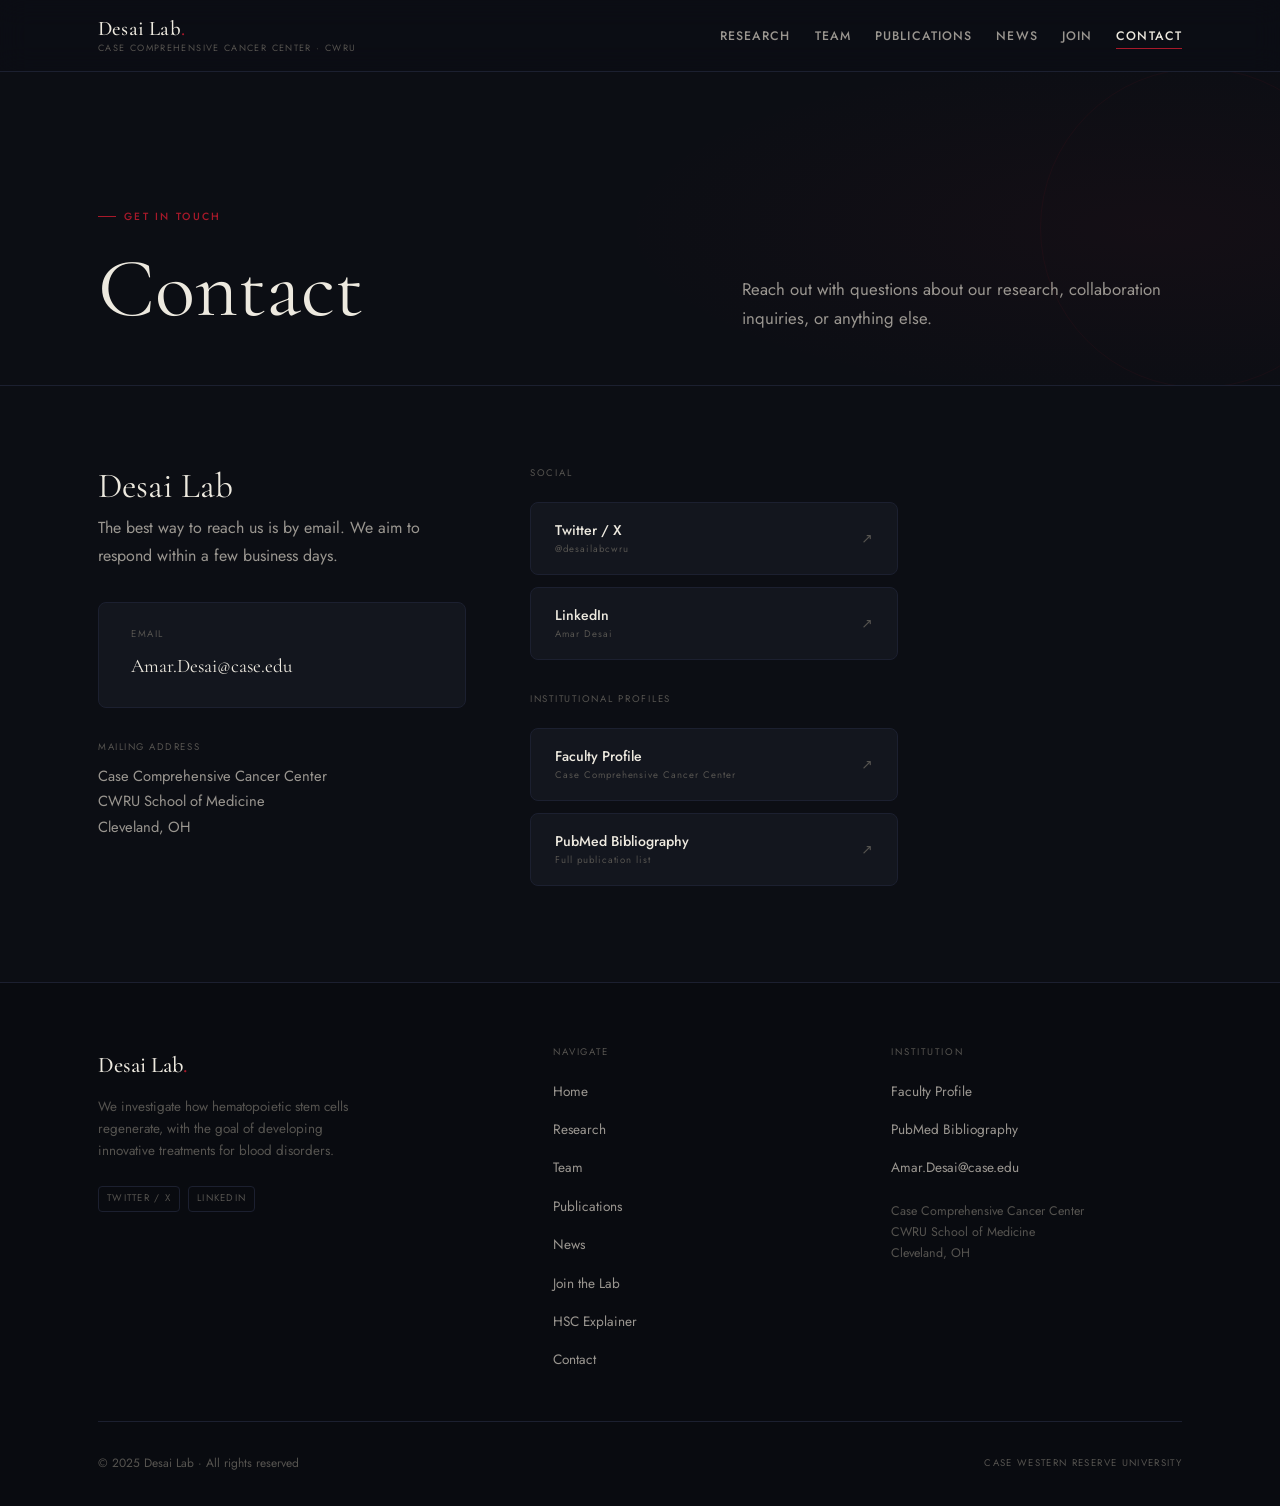
==== contact.html @ 51223d7a "Add files via upload" ====
<!DOCTYPE html>
<html lang="en">
<head>
  <meta charset="UTF-8">
  <meta name="viewport" content="width=device-width, initial-scale=1.0">
  <title>Contact — Desai Lab</title>
  <meta name="description" content="Contact the Desai Lab at Case Western Reserve University. Email, address, and links to social and institutional profiles.">
  <link rel="preconnect" href="https://fonts.googleapis.com">
  <link rel="preconnect" href="https://fonts.gstatic.com" crossorigin>
  <link rel="stylesheet" href="https://fonts.googleapis.com/css2?family=Cormorant+Garamond:ital,wght@0,300;0,400;0,500;0,600;1,300;1,400;1,600&family=Jost:wght@300;400;500;600&display=swap">
  <link rel="stylesheet" href="css/base.css">
  <link rel="stylesheet" href="css/layout.css">
  <link rel="stylesheet" href="css/contact.css">
</head>
<body>

  <!-- NAVIGATION -->
  <nav class="nav" role="navigation" aria-label="Main navigation">
    <div class="nav-inner">
      <a href="index.html" class="nav-logo" aria-label="Desai Lab home">
        <span class="nav-logo-name">Desai Lab<span class="dot">.</span></span>
        <span class="nav-logo-sub">Case Comprehensive Cancer Center · CWRU</span>
      </a>
      <button class="nav-hamburger" aria-label="Toggle navigation menu" aria-expanded="false">
        <span></span>
        <span></span>
        <span></span>
      </button>
      <ul class="nav-menu" role="list">
        <li><a href="research.html" class="nav-link">Research</a></li>
        <li><a href="team.html" class="nav-link">Team</a></li>
        <li><a href="publications.html" class="nav-link">Publications</a></li>
        <li><a href="news.html" class="nav-link">News</a></li>
        <li><a href="join.html" class="nav-link">Join</a></li>
        <li><a href="contact.html" class="nav-link" aria-current="page">Contact</a></li>
      </ul>
    </div>
  </nav>

  <main class="page-main">

    <!-- PAGE HEADER -->
    <section class="page-header">
      <div class="container">
        <div class="label reveal">Get in Touch</div>
        <h1 class="reveal">Contact</h1>
        <p class="reveal">Reach out with questions about our research, collaboration inquiries, or anything else.</p>
      </div>
    </section>

    <div class="container">

      <div class="contact-body">

        <!-- PRIMARY CONTACT -->
        <div class="contact-primary reveal">
          <div>
            <h2>Desai Lab</h2>
            <p>The best way to reach us is by email. We aim to respond within a few business days.</p>
          </div>

          <div class="contact-email-block">
            <div class="contact-email-label">Email</div>
            <a href="mailto:Amar.Desai@case.edu" class="contact-email-address">Amar.Desai@case.edu</a>
          </div>

          <div class="contact-address-block">
            <div class="contact-address-label">Mailing Address</div>
            <address class="contact-address-text">
              Case Comprehensive Cancer Center<br>
              CWRU School of Medicine<br>
              Cleveland, OH
            </address>
          </div>
        </div>

        <!-- SECONDARY LINKS -->
        <div class="contact-secondary reveal">

          <div class="contact-links-group">
            <div class="contact-links-group-label">Social</div>
            <a href="https://twitter.com/desailabcwru" class="contact-link-item" target="_blank" rel="noopener noreferrer">
              <div>
                <div class="contact-link-name">Twitter / X</div>
                <div class="contact-link-meta">@desailabcwru</div>
              </div>
              <span class="contact-link-arrow">↗</span>
            </a>
            <a href="https://www.linkedin.com/in/amar-desai1986/" class="contact-link-item" target="_blank" rel="noopener noreferrer">
              <div>
                <div class="contact-link-name">LinkedIn</div>
                <div class="contact-link-meta">Amar Desai</div>
              </div>
              <span class="contact-link-arrow">↗</span>
            </a>
          </div>

          <div class="contact-links-group">
            <div class="contact-links-group-label">Institutional Profiles</div>
            <a href="https://case.edu/cancer/members/member-directory/amar-desai" class="contact-link-item" target="_blank" rel="noopener noreferrer">
              <div>
                <div class="contact-link-name">Faculty Profile</div>
                <div class="contact-link-meta">Case Comprehensive Cancer Center</div>
              </div>
              <span class="contact-link-arrow">↗</span>
            </a>
            <a href="https://www.ncbi.nlm.nih.gov/myncbi/amar.desai.1/bibliography/public/" class="contact-link-item" target="_blank" rel="noopener noreferrer">
              <div>
                <div class="contact-link-name">PubMed Bibliography</div>
                <div class="contact-link-meta">Full publication list</div>
              </div>
              <span class="contact-link-arrow">↗</span>
            </a>
          </div>

        </div>

      </div><!-- /.contact-body -->

    </div><!-- /.container -->

  </main>

  <!-- FOOTER -->
  <footer class="footer">
    <div class="container">
      <div class="footer-grid">
        <div>
          <div class="footer-logo-name">Desai Lab<span class="dot">.</span></div>
          <p class="footer-tagline">We investigate how hematopoietic stem cells regenerate, with the goal of developing innovative treatments for blood disorders.</p>
          <div class="footer-social">
            <a href="https://twitter.com/desailabcwru" class="social-btn" target="_blank" rel="noopener noreferrer">Twitter / X</a>
            <a href="https://www.linkedin.com/in/amar-desai1986/" class="social-btn" target="_blank" rel="noopener noreferrer">LinkedIn</a>
          </div>
        </div>
        <div class="footer-section">
          <h4>Navigate</h4>
          <ul class="footer-links">
            <li><a href="index.html" class="footer-link">Home</a></li>
            <li><a href="research.html" class="footer-link">Research</a></li>
            <li><a href="team.html" class="footer-link">Team</a></li>
            <li><a href="publications.html" class="footer-link">Publications</a></li>
            <li><a href="news.html" class="footer-link">News</a></li>
            <li><a href="join.html" class="footer-link">Join the Lab</a></li>
            <li><a href="hsc-explainer.html" class="footer-link">HSC Explainer</a></li>
            <li><a href="contact.html" class="footer-link">Contact</a></li>
          </ul>
        </div>
        <div class="footer-section">
          <h4>Institution</h4>
          <ul class="footer-links">
            <li><a href="https://case.edu/cancer/members/member-directory/amar-desai" class="footer-link" target="_blank" rel="noopener noreferrer">Faculty Profile</a></li>
            <li><a href="https://www.ncbi.nlm.nih.gov/myncbi/amar.desai.1/bibliography/public/" class="footer-link" target="_blank" rel="noopener noreferrer">PubMed Bibliography</a></li>
            <li><a href="mailto:Amar.Desai@case.edu" class="footer-link">Amar.Desai@case.edu</a></li>
          </ul>
          <address class="footer-address">
            Case Comprehensive Cancer Center<br>
            CWRU School of Medicine<br>
            Cleveland, OH
          </address>
        </div>
      </div>
      <div class="footer-bottom">
        <span class="footer-copy">© 2025 Desai Lab · All rights reserved</span>
        <span class="footer-cwru">Case Western Reserve University</span>
      </div>
    </div>
  </footer>

  <script src="js/nav.js"></script>
  <script src="js/animations.js"></script>
</body>
</html>
---- css/base.css ----
/*
 * base.css — Design tokens, reset, typography, shared components
 * Desai Lab · Case Western Reserve University
 */

/* ===== DESIGN TOKENS ===== */

:root {
  /* Backgrounds */
  --bg:              #0C0E14;
  --bg-alt:          #0F1219;
  --bg-card:         #13161E;
  --bg-card-hover:   #171B26;

  /* Borders */
  --border:          #1C2030;
  --border-mid:      #252A3E;
  --border-light:    rgba(255, 255, 255, 0.05);

  /* Accent: deep crimson */
  --accent:          #A8192A;
  --accent-bright:   #C2243A;
  --accent-dim:      rgba(168, 25, 42, 0.10);
  --accent-glow:     rgba(168, 25, 42, 0.18);

  /* Secondary: warm gold */
  --gold:            #B89045;
  --gold-dim:        rgba(184, 144, 69, 0.10);

  /* Text */
  --text:            #EDE9DF;
  --text-secondary:  #9A9690;
  --text-muted:      #565450;
  --text-on-accent:  #FAF0E6;

  /* Typography */
  --font-display: 'Cormorant Garamond', 'Georgia', serif;
  --font-body:    'Jost', system-ui, -apple-system, sans-serif;
  --font-mono:    'Jost', system-ui, -apple-system, sans-serif;

  /* Spacing scale */
  --sp-1:  0.25rem;
  --sp-2:  0.5rem;
  --sp-3:  0.75rem;
  --sp-4:  1rem;
  --sp-5:  1.25rem;
  --sp-6:  1.5rem;
  --sp-8:  2rem;
  --sp-10: 2.5rem;
  --sp-12: 3rem;
  --sp-16: 4rem;
  --sp-20: 5rem;
  --sp-24: 6rem;
  --sp-32: 8rem;

  /* Layout */
  --nav-h:        72px;
  --max-w:        1180px;
  --max-w-narrow: 800px;
  --max-w-text:   680px;
  --side-pad:     clamp(1.25rem, 5vw, 3rem);

  /* Radii */
  --r-sm: 4px;
  --r:    8px;
  --r-lg: 16px;

  /* Transitions */
  --ease:      0.22s cubic-bezier(0.4, 0, 0.2, 1);
  --ease-slow: 0.48s cubic-bezier(0.4, 0, 0.2, 1);
}


/* ===== CSS RESET ===== */

*, *::before, *::after {
  box-sizing: border-box;
  margin: 0;
  padding: 0;
}

html {
  font-size: 16px;
  -webkit-text-size-adjust: 100%;
  scroll-behavior: smooth;
}

body {
  font-family: var(--font-body);
  font-weight: 400;
  font-size: 1rem;
  line-height: 1.65;
  color: var(--text);
  background-color: var(--bg);
  -webkit-font-smoothing: antialiased;
  -moz-osx-font-smoothing: grayscale;
  overflow-x: hidden;
}

body.nav-open {
  overflow: hidden;
}

img {
  max-width: 100%;
  display: block;
}

a {
  color: inherit;
  text-decoration: none;
}

ul, ol {
  list-style: none;
}

button {
  font-family: inherit;
  border: none;
  background: none;
  cursor: pointer;
}


/* ===== TYPOGRAPHY ===== */

h1, h2, h3, h4, h5, h6 {
  font-family: var(--font-display);
  font-weight: 400;
  line-height: 1.15;
  color: var(--text);
}

p {
  line-height: 1.75;
  color: var(--text-secondary);
}

strong {
  color: var(--text);
  font-weight: 600;
}

:focus-visible {
  outline: 2px solid var(--accent);
  outline-offset: 3px;
  border-radius: var(--r-sm);
}


/* ===== LAYOUT ===== */

.container {
  width: 100%;
  max-width: var(--max-w);
  margin: 0 auto;
  padding: 0 var(--side-pad);
}

.container--narrow {
  max-width: var(--max-w-narrow);
}

.container--text {
  max-width: var(--max-w-text);
}

.page-main {
  padding-top: var(--nav-h);
}

.section {
  padding: var(--sp-24) 0;
}

.section--sm {
  padding: var(--sp-16) 0;
}

.section--lg {
  padding: var(--sp-32) 0;
}

.section-head {
  margin-bottom: var(--sp-12);
}

.section-head h2 {
  font-size: clamp(2rem, 4.5vw, 3.2rem);
  margin-bottom: var(--sp-4);
}

.section-head p {
  font-size: 1.05rem;
  max-width: var(--max-w-text);
}

.divider {
  width: 100%;
  height: 1px;
  background: var(--border);
}


/* ===== SHARED COMPONENTS ===== */

/* Section label (uppercase category tag) */
.label {
  display: inline-flex;
  align-items: center;
  gap: var(--sp-2);
  font-family: var(--font-body);
  font-size: 0.65rem;
  font-weight: 500;
  letter-spacing: 0.22em;
  text-transform: uppercase;
  color: var(--accent);
  margin-bottom: var(--sp-4);
}

.label::before {
  content: '';
  display: inline-block;
  width: 18px;
  height: 1px;
  background: currentColor;
  flex-shrink: 0;
}

/* Numeric label (01, 02 ...) */
.num-label {
  font-family: var(--font-body);
  font-size: 0.63rem;
  font-weight: 500;
  letter-spacing: 0.12em;
  color: var(--accent);
  margin-bottom: var(--sp-3);
  opacity: 0.85;
}

/* Buttons */
.btn {
  display: inline-flex;
  align-items: center;
  gap: var(--sp-2);
  padding: 0.72em 1.6em;
  font-family: var(--font-body);
  font-size: 0.8rem;
  font-weight: 500;
  letter-spacing: 0.08em;
  text-transform: uppercase;
  border-radius: var(--r-sm);
  transition: all var(--ease);
  white-space: nowrap;
  cursor: pointer;
  border: 1px solid transparent;
}

.btn--primary {
  background: var(--accent);
  color: var(--text-on-accent);
  border-color: var(--accent);
}

.btn--primary:hover {
  background: var(--accent-bright);
  border-color: var(--accent-bright);
}

.btn--ghost {
  background: transparent;
  color: var(--text);
  border-color: var(--border-mid);
}

.btn--ghost:hover {
  border-color: var(--accent);
  background: var(--accent-dim);
}

/* Cards */
.card {
  background: var(--bg-card);
  border: 1px solid var(--border);
  border-radius: var(--r);
  padding: var(--sp-8);
  transition: border-color var(--ease), background var(--ease);
}

.card:hover {
  border-color: var(--border-mid);
  background: var(--bg-card-hover);
}

/* Technique / keyword tags */
.tags {
  display: flex;
  flex-wrap: wrap;
  gap: var(--sp-2);
  margin-top: var(--sp-4);
}

.tag {
  font-family: var(--font-body);
  font-size: 0.62rem;
  font-weight: 400;
  letter-spacing: 0.04em;
  color: var(--text-muted);
  background: var(--bg);
  border: 1px solid var(--border);
  border-radius: var(--r-sm);
  padding: 0.3em 0.65em;
  white-space: nowrap;
}

/* Inline hyperlink style */
.link {
  color: var(--text-secondary);
  border-bottom: 1px solid var(--border-mid);
  transition: color var(--ease), border-color var(--ease);
}

.link:hover {
  color: var(--text);
  border-color: var(--accent);
}

/* External link icon */
.link-ext::after {
  content: ' ↗';
  font-size: 0.8em;
  opacity: 0.6;
}

/* Avatar component */
.avatar {
  position: relative;
  border-radius: 50%;
  overflow: hidden;
  background: var(--bg-card);
  border: 1px solid var(--border);
  flex-shrink: 0;
  transition: border-color var(--ease), transform var(--ease);
  display: flex;
  align-items: center;
  justify-content: center;
}

.avatar:hover {
  border-color: var(--accent);
}

.avatar-img {
  position: absolute;
  inset: 0;
  width: 100%;
  height: 100%;
  object-fit: cover;
  object-position: center top;
}

.avatar-fallback {
  font-family: var(--font-display);
  font-style: italic;
  color: var(--accent);
  display: flex;
  align-items: center;
  justify-content: center;
  width: 100%;
  height: 100%;
  pointer-events: none;
  letter-spacing: 0.04em;
  user-select: none;
}

.avatar--sm  { width: 56px;  height: 56px;  }
.avatar--md  { width: 100px; height: 100px; }
.avatar--lg  { width: 140px; height: 140px; }
.avatar--xl  { width: 180px; height: 180px; }

.avatar--sm  .avatar-fallback { font-size: 1.1rem; }
.avatar--md  .avatar-fallback { font-size: 1.8rem; }
.avatar--lg  .avatar-fallback { font-size: 2.4rem; }
.avatar--xl  .avatar-fallback { font-size: 3rem;   }

/* Page inner header */
.page-header {
  padding: calc(var(--nav-h) + var(--sp-16)) 0 var(--sp-12);
  border-bottom: 1px solid var(--border);
  margin-bottom: var(--sp-20);
  position: relative;
  overflow: hidden;
  background:
    radial-gradient(ellipse 60% 80% at 90% 50%, rgba(168, 25, 42, 0.05) 0%, transparent 70%),
    var(--bg);
}

.page-header::after {
  content: '';
  position: absolute;
  top: 50%;
  right: -80px;
  width: 320px;
  height: 320px;
  border-radius: 50%;
  border: 1px solid rgba(168, 25, 42, 0.08);
  transform: translateY(-50%);
  pointer-events: none;
}

.page-header .container {
  display: grid;
  grid-template-columns: 1fr minmax(0, 440px);
  column-gap: var(--sp-16);
}

.page-header .label {
  grid-column: 1 / -1;
}

.page-header h1 {
  font-size: clamp(2.8rem, 6.5vw, 5.5rem);
  margin-bottom: 0;
  align-self: end;
}

.page-header p {
  font-size: 1.05rem;
  max-width: none;
  align-self: end;
  padding-bottom: 0.2em;
}


/* ===== SCROLL REVEAL ===== */

.reveal {
  opacity: 0;
  transform: translateY(22px);
  transition: opacity var(--ease-slow), transform var(--ease-slow);
}

.reveal.visible {
  opacity: 1;
  transform: translateY(0);
}

.reveal-stagger > *:nth-child(1) { transition-delay: 0.04s; }
.reveal-stagger > *:nth-child(2) { transition-delay: 0.10s; }
.reveal-stagger > *:nth-child(3) { transition-delay: 0.16s; }
.reveal-stagger > *:nth-child(4) { transition-delay: 0.22s; }
.reveal-stagger > *:nth-child(5) { transition-delay: 0.28s; }
.reveal-stagger > *:nth-child(6) { transition-delay: 0.34s; }


/* ===== RESPONSIVE ===== */

@media (max-width: 768px) {
  :root {
    --sp-24: 4.5rem;
    --sp-32: 6rem;
  }

  .section {
    padding: var(--sp-16) 0;
  }

  .section--lg {
    padding: var(--sp-20) 0;
  }

  .page-header {
    padding: calc(var(--nav-h) + var(--sp-10)) 0 var(--sp-10);
    margin-bottom: var(--sp-12);
  }

  .page-header .container {
    grid-template-columns: 1fr;
  }

  .page-header h1 {
    font-size: clamp(2.4rem, 6vw, 4rem);
    margin-bottom: var(--sp-4);
    align-self: auto;
  }

  .page-header p {
    align-self: auto;
    padding-bottom: 0;
  }
}
---- css/layout.css ----
/*
 * layout.css — Navigation, footer
 * Desai Lab · Case Western Reserve University
 */

/* ===== NAVIGATION ===== */

.nav {
  position: fixed;
  top: 0;
  left: 0;
  right: 0;
  z-index: 100;
  height: var(--nav-h);
  display: flex;
  align-items: center;
  background: rgba(12, 14, 20, 0.85);
  backdrop-filter: blur(14px);
  -webkit-backdrop-filter: blur(14px);
  border-bottom: 1px solid var(--border);
  transition: background var(--ease);
}

.nav-inner {
  display: flex;
  align-items: center;
  justify-content: space-between;
  width: 100%;
  max-width: var(--max-w);
  margin: 0 auto;
  padding: 0 var(--side-pad);
}

/* Logo */
.nav-logo {
  display: flex;
  flex-direction: column;
  gap: 3px;
  text-decoration: none;
  flex-shrink: 0;
}

.nav-logo-name {
  font-family: var(--font-display);
  font-size: 1.3rem;
  font-weight: 500;
  color: var(--text);
  line-height: 1;
  letter-spacing: 0.01em;
}

.nav-logo-name .dot {
  color: var(--accent);
}

.nav-logo-sub {
  font-family: var(--font-mono);
  font-size: 0.57rem;
  letter-spacing: 0.15em;
  text-transform: uppercase;
  color: var(--text-muted);
  line-height: 1;
}

/* Navigation links */
.nav-menu {
  display: flex;
  align-items: center;
  gap: var(--sp-6);
}

.nav-link {
  font-family: var(--font-body);
  font-size: 0.77rem;
  font-weight: 500;
  letter-spacing: 0.09em;
  text-transform: uppercase;
  color: var(--text-secondary);
  text-decoration: none;
  transition: color var(--ease);
  position: relative;
  padding-bottom: 2px;
}

.nav-link::after {
  content: '';
  position: absolute;
  bottom: -2px;
  left: 0;
  right: 0;
  height: 1px;
  background: var(--accent);
  transform: scaleX(0);
  transition: transform var(--ease);
  transform-origin: left center;
}

.nav-link:hover,
.nav-link[aria-current="page"] {
  color: var(--text);
}

.nav-link:hover::after,
.nav-link[aria-current="page"]::after {
  transform: scaleX(1);
}

/* Hamburger button */
.nav-hamburger {
  display: none;
  flex-direction: column;
  justify-content: center;
  gap: 5px;
  width: 30px;
  height: 30px;
  cursor: pointer;
  background: none;
  border: none;
  padding: 2px;
  flex-shrink: 0;
}

.nav-hamburger span {
  display: block;
  width: 100%;
  height: 1px;
  background: var(--text);
  transition: all var(--ease);
  transform-origin: center;
}

.nav-hamburger[aria-expanded="true"] span:nth-child(1) {
  transform: translateY(6px) rotate(45deg);
}
.nav-hamburger[aria-expanded="true"] span:nth-child(2) {
  opacity: 0;
  transform: scaleX(0);
}
.nav-hamburger[aria-expanded="true"] span:nth-child(3) {
  transform: translateY(-6px) rotate(-45deg);
}

/* Mobile menu */
@media (max-width: 920px) {
  .nav-hamburger {
    display: flex;
  }

  .nav-menu {
    position: fixed;
    top: var(--nav-h);
    left: 0;
    right: 0;
    bottom: 0;
    background: rgba(12, 14, 20, 0.97);
    backdrop-filter: blur(14px);
    -webkit-backdrop-filter: blur(14px);
    flex-direction: column;
    align-items: flex-start;
    justify-content: center;
    padding: var(--sp-10) var(--side-pad);
    gap: var(--sp-8);
    transform: translateX(100%);
    transition: transform var(--ease-slow);
    border-top: 1px solid var(--border);
    overflow-y: auto;
  }

  .nav-menu.open {
    transform: translateX(0);
  }

  .nav-link {
    font-size: 1.4rem;
    letter-spacing: 0.04em;
    text-transform: none;
    font-weight: 400;
  }

  .nav-link[aria-current="page"] {
    color: var(--accent);
  }
}


/* ===== FOOTER ===== */

.footer {
  background: #090B10;
  border-top: 1px solid var(--border);
  padding: var(--sp-16) 0 var(--sp-8);
  margin-top: var(--sp-24);
}

.footer-grid {
  display: grid;
  grid-template-columns: 1.4fr 1fr 1fr;
  gap: var(--sp-12);
  padding-bottom: var(--sp-12);
  border-bottom: 1px solid var(--border);
  margin-bottom: var(--sp-8);
}

.footer-logo-name {
  font-family: var(--font-display);
  font-size: 1.4rem;
  font-weight: 500;
  color: var(--text);
  margin-bottom: var(--sp-3);
}

.footer-logo-name .dot {
  color: var(--accent);
}

.footer-tagline {
  font-size: 0.84rem;
  color: var(--text-muted);
  line-height: 1.65;
  max-width: 280px;
  margin-bottom: var(--sp-6);
}

.footer-social {
  display: flex;
  gap: var(--sp-2);
  flex-wrap: wrap;
}

.social-btn {
  display: inline-flex;
  align-items: center;
  gap: var(--sp-2);
  padding: 0.4em 0.85em;
  font-family: var(--font-mono);
  font-size: 0.6rem;
  letter-spacing: 0.13em;
  text-transform: uppercase;
  color: var(--text-muted);
  border: 1px solid var(--border);
  border-radius: var(--r-sm);
  transition: all var(--ease);
  text-decoration: none;
}

.social-btn:hover {
  color: var(--text);
  border-color: var(--accent);
}

.footer-section h4 {
  font-family: var(--font-mono);
  font-size: 0.6rem;
  letter-spacing: 0.2em;
  text-transform: uppercase;
  color: var(--text-muted);
  margin-bottom: var(--sp-5);
  font-weight: 400;
}

.footer-links {
  display: flex;
  flex-direction: column;
  gap: var(--sp-3);
}

.footer-link {
  font-size: 0.85rem;
  color: var(--text-secondary);
  text-decoration: none;
  transition: color var(--ease);
}

.footer-link:hover {
  color: var(--text);
}

.footer-address {
  margin-top: var(--sp-5);
  font-size: 0.78rem;
  color: var(--text-muted);
  line-height: 1.7;
  font-style: normal;
}

.footer-bottom {
  display: flex;
  align-items: center;
  justify-content: space-between;
  gap: var(--sp-4);
}

.footer-copy {
  font-size: 0.75rem;
  color: var(--text-muted);
}

.footer-cwru {
  font-family: var(--font-mono);
  font-size: 0.6rem;
  letter-spacing: 0.14em;
  text-transform: uppercase;
  color: var(--text-muted);
}

@media (max-width: 768px) {
  .footer-grid {
    grid-template-columns: 1fr;
    gap: var(--sp-8);
  }

  .footer-bottom {
    flex-direction: column;
    align-items: flex-start;
    gap: var(--sp-2);
  }

  .footer {
    margin-top: var(--sp-16);
  }
}
---- css/contact.css ----
/*
 * contact.css — Contact page
 * Desai Lab · Case Western Reserve University
 */

/* ===== CONTACT LAYOUT ===== */

.contact-body {
  display: grid;
  grid-template-columns: 1fr 1fr;
  gap: var(--sp-16);
  align-items: start;
  max-width: var(--max-w-narrow);
}


/* ===== PRIMARY CONTACT ===== */

.contact-primary {
  display: flex;
  flex-direction: column;
  gap: var(--sp-8);
}

.contact-primary h2 {
  font-size: clamp(1.5rem, 3vw, 2.2rem);
  margin-bottom: var(--sp-2);
}

.contact-primary p {
  font-size: 1rem;
  line-height: 1.75;
}

.contact-email-block {
  background: var(--bg-card);
  border: 1px solid var(--border);
  border-radius: var(--r);
  padding: var(--sp-6) var(--sp-8);
  transition: border-color var(--ease);
}

.contact-email-block:hover {
  border-color: var(--border-mid);
}

.contact-email-label {
  font-family: var(--font-mono);
  font-size: 0.6rem;
  letter-spacing: 0.16em;
  text-transform: uppercase;
  color: var(--text-muted);
  margin-bottom: var(--sp-2);
}

.contact-email-address {
  font-family: var(--font-display);
  font-size: 1.2rem;
  color: var(--text);
  text-decoration: none;
  transition: color var(--ease);
}

.contact-email-address:hover {
  color: var(--accent-bright);
}

.contact-address-block {
  display: flex;
  flex-direction: column;
  gap: var(--sp-2);
}

.contact-address-label {
  font-family: var(--font-mono);
  font-size: 0.6rem;
  letter-spacing: 0.16em;
  text-transform: uppercase;
  color: var(--text-muted);
}

.contact-address-text {
  font-size: 0.92rem;
  color: var(--text-secondary);
  line-height: 1.75;
  font-style: normal;
}


/* ===== SECONDARY LINKS ===== */

.contact-secondary {
  display: flex;
  flex-direction: column;
  gap: var(--sp-8);
}

.contact-links-group {
  display: flex;
  flex-direction: column;
  gap: var(--sp-3);
}

.contact-links-group-label {
  font-family: var(--font-mono);
  font-size: 0.6rem;
  letter-spacing: 0.18em;
  text-transform: uppercase;
  color: var(--text-muted);
  margin-bottom: var(--sp-2);
}

.contact-link-item {
  display: flex;
  align-items: center;
  justify-content: space-between;
  padding: var(--sp-4) var(--sp-6);
  background: var(--bg-card);
  border: 1px solid var(--border);
  border-radius: var(--r);
  text-decoration: none;
  transition: all var(--ease);
  gap: var(--sp-4);
}

.contact-link-item:hover {
  border-color: var(--accent);
  background: var(--bg-card-hover);
}

.contact-link-name {
  font-size: 0.88rem;
  color: var(--text);
  font-weight: 500;
}

.contact-link-meta {
  font-family: var(--font-mono);
  font-size: 0.6rem;
  letter-spacing: 0.1em;
  color: var(--text-muted);
}

.contact-link-arrow {
  font-size: 0.85rem;
  color: var(--text-muted);
  transition: transform var(--ease), color var(--ease);
  flex-shrink: 0;
}

.contact-link-item:hover .contact-link-arrow {
  transform: translateX(3px);
  color: var(--accent);
}

@media (max-width: 640px) {
  .contact-body {
    grid-template-columns: 1fr;
    gap: var(--sp-10);
  }
}
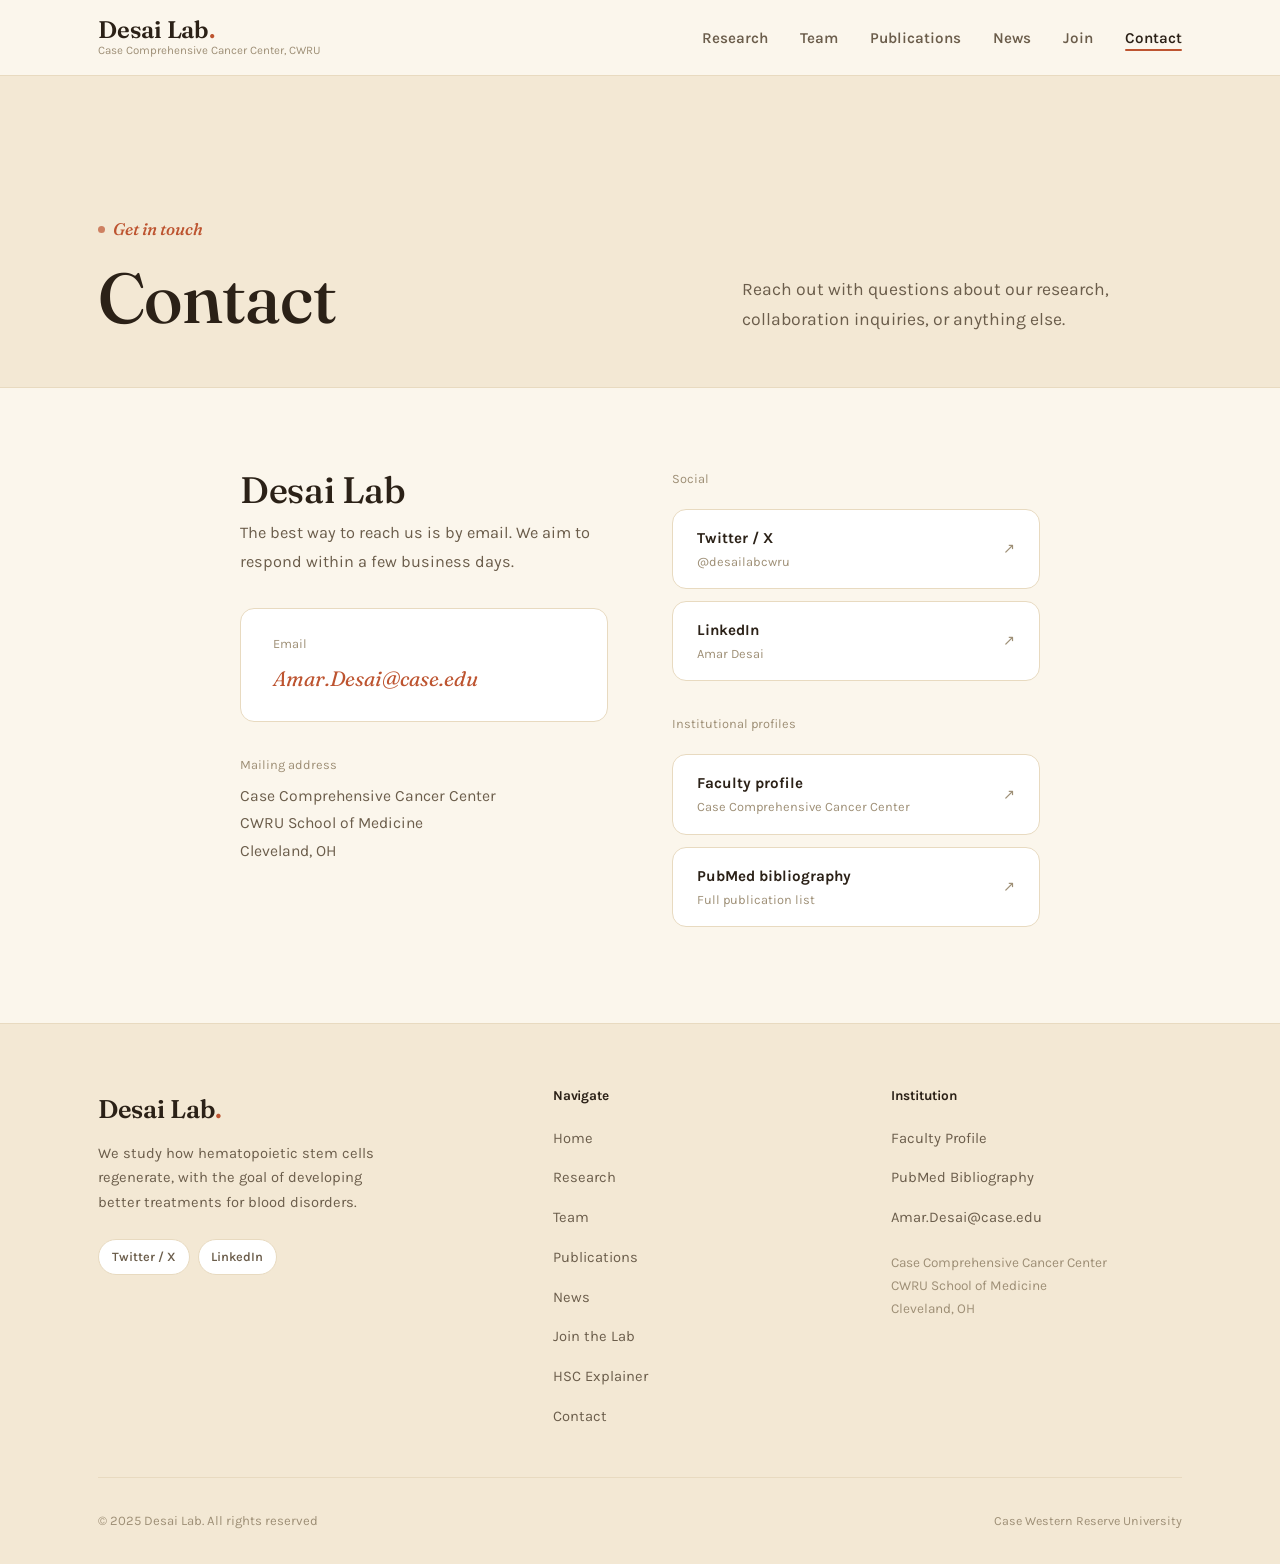
==== commit 4dfcac52: "Add files via upload" ====
--- a/contact.html
+++ b/contact.html
@@ -3,11 +3,62 @@
 <head>
   <meta charset="UTF-8">
   <meta name="viewport" content="width=device-width, initial-scale=1.0">
-  <title>Contact — Desai Lab</title>
+  <title>Contact, Desai Lab</title>
   <meta name="description" content="Contact the Desai Lab at Case Western Reserve University. Email, address, and links to social and institutional profiles.">
+  <link rel="canonical" href="https://desailab.com/contact.html">
+  <meta name="theme-color" content="#FBF6EC">
+
+  <meta property="og:type" content="website">
+  <meta property="og:site_name" content="Desai Lab">
+  <meta property="og:title" content="Contact">
+  <meta property="og:description" content="Contact the Desai Lab at Case Western Reserve University. Email, address, and links to social and institutional profiles.">
+  <meta property="og:url" content="https://desailab.com/contact.html">
+  <meta property="og:image" content="https://desailab.com/images/Desai.jpg">
+  <meta property="og:image:width" content="776">
+  <meta property="og:image:height" content="1084">
+  <meta property="og:locale" content="en_US">
+  <meta name="twitter:card" content="summary">
+  <meta name="twitter:title" content="Contact">
+  <meta name="twitter:description" content="Contact the Desai Lab at Case Western Reserve University. Email, address, and links to social and institutional profiles.">
+  <meta name="twitter:image" content="https://desailab.com/images/Desai.jpg">
+  <meta name="twitter:site" content="@desailabcwru">
+
+  <script type="application/ld+json">
+  {
+    "@context": "https://schema.org",
+    "@type": "ResearchOrganization",
+    "name": "Desai Lab",
+    "url": "https://desailab.com/",
+    "logo": "https://desailab.com/images/Desai.jpg",
+    "parentOrganization": {
+      "@type": "CollegeOrUniversity",
+      "name": "Case Western Reserve University"
+    },
+    "contactPoint": {
+      "@type": "ContactPoint",
+      "email": "Amar.Desai@case.edu",
+      "contactType": "research inquiries"
+    },
+    "sameAs": [
+      "https://twitter.com/desailabcwru",
+      "https://www.linkedin.com/in/amar-desai1986/"
+    ]
+  }
+  </script>
+  <script type="application/ld+json">
+  {
+    "@context": "https://schema.org",
+    "@type": "BreadcrumbList",
+    "itemListElement": [
+      {"@type": "ListItem", "position": 1, "name": "Home", "item": "https://desailab.com/"},
+      {"@type": "ListItem", "position": 2, "name": "Contact", "item": "https://desailab.com/contact.html"}
+    ]
+  }
+  </script>
+
   <link rel="preconnect" href="https://fonts.googleapis.com">
   <link rel="preconnect" href="https://fonts.gstatic.com" crossorigin>
-  <link rel="stylesheet" href="https://fonts.googleapis.com/css2?family=Cormorant+Garamond:ital,wght@0,300;0,400;0,500;0,600;1,300;1,400;1,600&family=Jost:wght@300;400;500;600&display=swap">
+  <link rel="stylesheet" href="https://fonts.googleapis.com/css2?family=Fraunces:ital,opsz,wght@0,9..144,300..700;1,9..144,400..600&family=Karla:ital,wght@0,400;0,500;0,600;0,700;1,400&display=swap">
   <link rel="stylesheet" href="css/base.css">
   <link rel="stylesheet" href="css/layout.css">
   <link rel="stylesheet" href="css/contact.css">
@@ -19,7 +70,7 @@
     <div class="nav-inner">
       <a href="index.html" class="nav-logo" aria-label="Desai Lab home">
         <span class="nav-logo-name">Desai Lab<span class="dot">.</span></span>
-        <span class="nav-logo-sub">Case Comprehensive Cancer Center · CWRU</span>
+        <span class="nav-logo-sub">Case Comprehensive Cancer Center, CWRU</span>
       </a>
       <button class="nav-hamburger" aria-label="Toggle navigation menu" aria-expanded="false">
         <span></span>
@@ -42,7 +93,7 @@
     <!-- PAGE HEADER -->
     <section class="page-header">
       <div class="container">
-        <div class="label reveal">Get in Touch</div>
+        <div class="label reveal">Get in touch</div>
         <h1 class="reveal">Contact</h1>
         <p class="reveal">Reach out with questions about our research, collaboration inquiries, or anything else.</p>
       </div>
@@ -65,7 +116,7 @@
           </div>
 
           <div class="contact-address-block">
-            <div class="contact-address-label">Mailing Address</div>
+            <div class="contact-address-label">Mailing address</div>
             <address class="contact-address-text">
               Case Comprehensive Cancer Center<br>
               CWRU School of Medicine<br>
@@ -96,17 +147,17 @@
           </div>
 
           <div class="contact-links-group">
-            <div class="contact-links-group-label">Institutional Profiles</div>
+            <div class="contact-links-group-label">Institutional profiles</div>
             <a href="https://case.edu/cancer/members/member-directory/amar-desai" class="contact-link-item" target="_blank" rel="noopener noreferrer">
               <div>
-                <div class="contact-link-name">Faculty Profile</div>
+                <div class="contact-link-name">Faculty profile</div>
                 <div class="contact-link-meta">Case Comprehensive Cancer Center</div>
               </div>
               <span class="contact-link-arrow">↗</span>
             </a>
             <a href="https://www.ncbi.nlm.nih.gov/myncbi/amar.desai.1/bibliography/public/" class="contact-link-item" target="_blank" rel="noopener noreferrer">
               <div>
-                <div class="contact-link-name">PubMed Bibliography</div>
+                <div class="contact-link-name">PubMed bibliography</div>
                 <div class="contact-link-meta">Full publication list</div>
               </div>
               <span class="contact-link-arrow">↗</span>
@@ -127,14 +178,14 @@
       <div class="footer-grid">
         <div>
           <div class="footer-logo-name">Desai Lab<span class="dot">.</span></div>
-          <p class="footer-tagline">We investigate how hematopoietic stem cells regenerate, with the goal of developing innovative treatments for blood disorders.</p>
+          <p class="footer-tagline">We study how hematopoietic stem cells regenerate, with the goal of developing better treatments for blood disorders.</p>
           <div class="footer-social">
             <a href="https://twitter.com/desailabcwru" class="social-btn" target="_blank" rel="noopener noreferrer">Twitter / X</a>
             <a href="https://www.linkedin.com/in/amar-desai1986/" class="social-btn" target="_blank" rel="noopener noreferrer">LinkedIn</a>
           </div>
         </div>
         <div class="footer-section">
-          <h4>Navigate</h4>
+          <h3>Navigate</h3>
           <ul class="footer-links">
             <li><a href="index.html" class="footer-link">Home</a></li>
             <li><a href="research.html" class="footer-link">Research</a></li>
@@ -147,7 +198,7 @@
           </ul>
         </div>
         <div class="footer-section">
-          <h4>Institution</h4>
+          <h3>Institution</h3>
           <ul class="footer-links">
             <li><a href="https://case.edu/cancer/members/member-directory/amar-desai" class="footer-link" target="_blank" rel="noopener noreferrer">Faculty Profile</a></li>
             <li><a href="https://www.ncbi.nlm.nih.gov/myncbi/amar.desai.1/bibliography/public/" class="footer-link" target="_blank" rel="noopener noreferrer">PubMed Bibliography</a></li>
@@ -161,7 +212,7 @@
         </div>
       </div>
       <div class="footer-bottom">
-        <span class="footer-copy">© 2025 Desai Lab · All rights reserved</span>
+        <span class="footer-copy">© 2025 Desai Lab. All rights reserved</span>
         <span class="footer-cwru">Case Western Reserve University</span>
       </div>
     </div>
--- a/css/base.css
+++ b/css/base.css
@@ -7,36 +7,35 @@
 
 :root {
   /* Backgrounds */
-  --bg:              #0C0E14;
-  --bg-alt:          #0F1219;
-  --bg-card:         #13161E;
-  --bg-card-hover:   #171B26;
+  --bg:              #FBF6EC;
+  --bg-alt:          #F3E8D4;
+  --bg-card:         #FFFFFF;
+  --bg-card-hover:   #FFFCF5;
 
   /* Borders */
-  --border:          #1C2030;
-  --border-mid:      #252A3E;
-  --border-light:    rgba(255, 255, 255, 0.05);
-
-  /* Accent: deep crimson */
-  --accent:          #A8192A;
-  --accent-bright:   #C2243A;
-  --accent-dim:      rgba(168, 25, 42, 0.10);
-  --accent-glow:     rgba(168, 25, 42, 0.18);
-
-  /* Secondary: warm gold */
-  --gold:            #B89045;
-  --gold-dim:        rgba(184, 144, 69, 0.10);
+  --border:          #E8DAC0;
+  --border-mid:      #D9C4A0;
+  --border-light:    rgba(43, 33, 24, 0.06);
+
+  /* Accent: warm terracotta (echoes the red blood cell illustration) */
+  --accent:          #BD5430;
+  --accent-bright:   #D2682E;
+  --accent-dim:      rgba(189, 84, 48, 0.08);
+  --accent-glow:     rgba(189, 84, 48, 0.18);
+
+  /* Secondary: dusty plum (echoes the stem cell illustration) */
+  --plum:            #8C5870;
+  --plum-dim:        rgba(140, 88, 112, 0.10);
 
   /* Text */
-  --text:            #EDE9DF;
-  --text-secondary:  #9A9690;
-  --text-muted:      #565450;
-  --text-on-accent:  #FAF0E6;
+  --text:            #2B2117;
+  --text-secondary:  #6B5D4B;
+  --text-muted:      #9E8F76;
+  --text-on-accent:  #FBF6EC;
 
   /* Typography */
-  --font-display: 'Cormorant Garamond', 'Georgia', serif;
-  --font-body:    'Jost', system-ui, -apple-system, sans-serif;
-  --font-mono:    'Jost', system-ui, -apple-system, sans-serif;
+  --font-display: 'Fraunces', 'Georgia', serif;
+  --font-body:    'Karla', system-ui, -apple-system, sans-serif;
 
   /* Spacing scale */
   --sp-1:  0.25rem;
@@ -54,20 +53,20 @@
   --sp-32: 8rem;
 
   /* Layout */
-  --nav-h:        72px;
+  --nav-h:        76px;
   --max-w:        1180px;
   --max-w-narrow: 800px;
   --max-w-text:   680px;
   --side-pad:     clamp(1.25rem, 5vw, 3rem);
 
   /* Radii */
-  --r-sm: 4px;
-  --r:    8px;
-  --r-lg: 16px;
+  --r-sm: 6px;
+  --r:    14px;
+  --r-lg: 26px;
 
   /* Transitions */
   --ease:      0.22s cubic-bezier(0.4, 0, 0.2, 1);
-  --ease-slow: 0.48s cubic-bezier(0.4, 0, 0.2, 1);
+  --ease-slow: 0.5s cubic-bezier(0.16, 1, 0.3, 1);
 }
 
 
@@ -88,7 +87,7 @@
 body {
   font-family: var(--font-body);
   font-weight: 400;
-  font-size: 1rem;
+  font-size: 1.05rem;
   line-height: 1.65;
   color: var(--text);
   background-color: var(--bg);
@@ -127,9 +126,10 @@
 
 h1, h2, h3, h4, h5, h6 {
   font-family: var(--font-display);
-  font-weight: 400;
-  line-height: 1.15;
+  font-weight: 500;
+  line-height: 1.18;
   color: var(--text);
+  letter-spacing: -0.01em;
 }
 
 p {
@@ -139,7 +139,7 @@
 
 strong {
   color: var(--text);
-  font-weight: 600;
+  font-weight: 700;
 }
 
 :focus-visible {
@@ -187,12 +187,12 @@
 }
 
 .section-head h2 {
-  font-size: clamp(2rem, 4.5vw, 3.2rem);
+  font-size: clamp(1.9rem, 4vw, 2.8rem);
   margin-bottom: var(--sp-4);
 }
 
 .section-head p {
-  font-size: 1.05rem;
+  font-size: 1.08rem;
   max-width: var(--max-w-text);
 }
 
@@ -205,38 +205,39 @@
 
 /* ===== SHARED COMPONENTS ===== */
 
-/* Section label (uppercase category tag) */
+/* Section label (small kicker, no shouting) */
 .label {
   display: inline-flex;
   align-items: center;
   gap: var(--sp-2);
-  font-family: var(--font-body);
-  font-size: 0.65rem;
+  font-family: var(--font-display);
+  font-style: italic;
+  font-size: 1.05rem;
   font-weight: 500;
-  letter-spacing: 0.22em;
-  text-transform: uppercase;
   color: var(--accent);
-  margin-bottom: var(--sp-4);
+  margin-bottom: var(--sp-3);
 }
 
 .label::before {
   content: '';
   display: inline-block;
-  width: 18px;
-  height: 1px;
+  width: 7px;
+  height: 7px;
+  border-radius: 50%;
   background: currentColor;
   flex-shrink: 0;
-}
-
-/* Numeric label (01, 02 ...) */
+  opacity: 0.7;
+}
+
+/* Numeric / word label kept simple, no leading zeros theatrics */
 .num-label {
-  font-family: var(--font-body);
-  font-size: 0.63rem;
+  font-family: var(--font-display);
+  font-style: italic;
+  font-size: 1.3rem;
   font-weight: 500;
-  letter-spacing: 0.12em;
   color: var(--accent);
-  margin-bottom: var(--sp-3);
-  opacity: 0.85;
+  margin-bottom: var(--sp-2);
+  opacity: 0.9;
 }
 
 /* Buttons */
@@ -244,13 +245,11 @@
   display: inline-flex;
   align-items: center;
   gap: var(--sp-2);
-  padding: 0.72em 1.6em;
+  padding: 0.8em 1.7em;
   font-family: var(--font-body);
-  font-size: 0.8rem;
-  font-weight: 500;
-  letter-spacing: 0.08em;
-  text-transform: uppercase;
-  border-radius: var(--r-sm);
+  font-size: 0.92rem;
+  font-weight: 600;
+  border-radius: 100px;
   transition: all var(--ease);
   white-space: nowrap;
   cursor: pointer;
@@ -261,11 +260,14 @@
   background: var(--accent);
   color: var(--text-on-accent);
   border-color: var(--accent);
+  box-shadow: 0 6px 16px -4px var(--accent-glow);
 }
 
 .btn--primary:hover {
   background: var(--accent-bright);
   border-color: var(--accent-bright);
+  transform: translateY(-1px);
+  box-shadow: 0 10px 20px -6px var(--accent-glow);
 }
 
 .btn--ghost {
@@ -285,12 +287,14 @@
   border: 1px solid var(--border);
   border-radius: var(--r);
   padding: var(--sp-8);
-  transition: border-color var(--ease), background var(--ease);
+  transition: border-color var(--ease), background var(--ease), transform var(--ease), box-shadow var(--ease);
 }
 
 .card:hover {
   border-color: var(--border-mid);
   background: var(--bg-card-hover);
+  transform: translateY(-2px);
+  box-shadow: 0 14px 30px -16px rgba(43, 33, 24, 0.18);
 }
 
 /* Technique / keyword tags */
@@ -303,27 +307,26 @@
 
 .tag {
   font-family: var(--font-body);
-  font-size: 0.62rem;
-  font-weight: 400;
-  letter-spacing: 0.04em;
-  color: var(--text-muted);
-  background: var(--bg);
-  border: 1px solid var(--border);
-  border-radius: var(--r-sm);
-  padding: 0.3em 0.65em;
+  font-size: 0.78rem;
+  font-weight: 500;
+  color: var(--plum);
+  background: var(--plum-dim);
+  border: 1px solid transparent;
+  border-radius: 100px;
+  padding: 0.35em 0.85em;
   white-space: nowrap;
 }
 
 /* Inline hyperlink style */
 .link {
-  color: var(--text-secondary);
-  border-bottom: 1px solid var(--border-mid);
+  color: var(--accent);
+  border-bottom: 1px solid var(--accent-glow);
   transition: color var(--ease), border-color var(--ease);
 }
 
 .link:hover {
-  color: var(--text);
-  border-color: var(--accent);
+  color: var(--accent-bright);
+  border-color: var(--accent-bright);
 }
 
 /* External link icon */
@@ -339,16 +342,18 @@
   border-radius: 50%;
   overflow: hidden;
   background: var(--bg-card);
-  border: 1px solid var(--border);
+  border: 3px solid var(--bg-card);
+  outline: 1px solid var(--border);
   flex-shrink: 0;
-  transition: border-color var(--ease), transform var(--ease);
+  transition: outline-color var(--ease), transform var(--ease);
   display: flex;
   align-items: center;
   justify-content: center;
+  box-shadow: 0 8px 20px -10px rgba(43, 33, 24, 0.25);
 }
 
 .avatar:hover {
-  border-color: var(--accent);
+  outline-color: var(--accent);
 }
 
 .avatar-img {
@@ -370,14 +375,21 @@
   width: 100%;
   height: 100%;
   pointer-events: none;
-  letter-spacing: 0.04em;
   user-select: none;
+  background: var(--accent-dim);
 }
 
 .avatar--sm  { width: 56px;  height: 56px;  }
-.avatar--md  { width: 100px; height: 100px; }
+.avatar--md  { width: 104px; height: 104px; }
 .avatar--lg  { width: 140px; height: 140px; }
-.avatar--xl  { width: 180px; height: 180px; }
+.avatar--xl  { width: 184px; height: 184px; }
+
+/* The RBC illustration's natural canvas has generous padding around the
+   cell shape; scale it up so it fills circular icon frames consistently
+   with the other cell illustrations. */
+img[src*="rbc_bioart"] {
+  transform: scale(1.9);
+}
 
 .avatar--sm  .avatar-fallback { font-size: 1.1rem; }
 .avatar--md  .avatar-fallback { font-size: 1.8rem; }
@@ -391,28 +403,15 @@
   margin-bottom: var(--sp-20);
   position: relative;
   overflow: hidden;
-  background:
-    radial-gradient(ellipse 60% 80% at 90% 50%, rgba(168, 25, 42, 0.05) 0%, transparent 70%),
-    var(--bg);
-}
-
-.page-header::after {
-  content: '';
-  position: absolute;
-  top: 50%;
-  right: -80px;
-  width: 320px;
-  height: 320px;
-  border-radius: 50%;
-  border: 1px solid rgba(168, 25, 42, 0.08);
-  transform: translateY(-50%);
-  pointer-events: none;
+  background: var(--bg-alt);
 }
 
 .page-header .container {
   display: grid;
   grid-template-columns: 1fr minmax(0, 440px);
   column-gap: var(--sp-16);
+  position: relative;
+  z-index: 1;
 }
 
 .page-header .label {
@@ -420,13 +419,13 @@
 }
 
 .page-header h1 {
-  font-size: clamp(2.8rem, 6.5vw, 5.5rem);
+  font-size: clamp(2.6rem, 6vw, 4.4rem);
   margin-bottom: 0;
   align-self: end;
 }
 
 .page-header p {
-  font-size: 1.05rem;
+  font-size: 1.1rem;
   max-width: none;
   align-self: end;
   padding-bottom: 0.2em;
@@ -480,7 +479,7 @@
   }
 
   .page-header h1 {
-    font-size: clamp(2.4rem, 6vw, 4rem);
+    font-size: clamp(2.2rem, 7vw, 3.2rem);
     margin-bottom: var(--sp-4);
     align-self: auto;
   }
--- a/css/layout.css
+++ b/css/layout.css
@@ -14,9 +14,9 @@
   height: var(--nav-h);
   display: flex;
   align-items: center;
-  background: rgba(12, 14, 20, 0.85);
-  backdrop-filter: blur(14px);
-  -webkit-backdrop-filter: blur(14px);
+  background: rgba(251, 246, 236, 0.92);
+  backdrop-filter: blur(10px);
+  -webkit-backdrop-filter: blur(10px);
   border-bottom: 1px solid var(--border);
   transition: background var(--ease);
 }
@@ -42,11 +42,11 @@
 
 .nav-logo-name {
   font-family: var(--font-display);
-  font-size: 1.3rem;
-  font-weight: 500;
+  font-size: 1.5rem;
+  font-weight: 600;
   color: var(--text);
   line-height: 1;
-  letter-spacing: 0.01em;
+  letter-spacing: -0.01em;
 }
 
 .nav-logo-name .dot {
@@ -54,10 +54,8 @@
 }
 
 .nav-logo-sub {
-  font-family: var(--font-mono);
-  font-size: 0.57rem;
-  letter-spacing: 0.15em;
-  text-transform: uppercase;
+  font-family: var(--font-body);
+  font-size: 0.72rem;
   color: var(--text-muted);
   line-height: 1;
 }
@@ -66,29 +64,28 @@
 .nav-menu {
   display: flex;
   align-items: center;
-  gap: var(--sp-6);
+  gap: var(--sp-8);
 }
 
 .nav-link {
   font-family: var(--font-body);
-  font-size: 0.77rem;
-  font-weight: 500;
-  letter-spacing: 0.09em;
-  text-transform: uppercase;
+  font-size: 0.95rem;
+  font-weight: 600;
   color: var(--text-secondary);
   text-decoration: none;
   transition: color var(--ease);
   position: relative;
-  padding-bottom: 2px;
+  padding-bottom: 3px;
 }
 
 .nav-link::after {
   content: '';
   position: absolute;
-  bottom: -2px;
+  bottom: -1px;
   left: 0;
   right: 0;
-  height: 1px;
+  height: 2px;
+  border-radius: 2px;
   background: var(--accent);
   transform: scaleX(0);
   transition: transform var(--ease);
@@ -123,7 +120,8 @@
 .nav-hamburger span {
   display: block;
   width: 100%;
-  height: 1px;
+  height: 2px;
+  border-radius: 2px;
   background: var(--text);
   transition: all var(--ease);
   transform-origin: center;
@@ -152,9 +150,7 @@
     left: 0;
     right: 0;
     bottom: 0;
-    background: rgba(12, 14, 20, 0.97);
-    backdrop-filter: blur(14px);
-    -webkit-backdrop-filter: blur(14px);
+    background: var(--bg);
     flex-direction: column;
     align-items: flex-start;
     justify-content: center;
@@ -171,10 +167,9 @@
   }
 
   .nav-link {
-    font-size: 1.4rem;
-    letter-spacing: 0.04em;
-    text-transform: none;
-    font-weight: 400;
+    font-size: 1.6rem;
+    font-family: var(--font-display);
+    font-weight: 500;
   }
 
   .nav-link[aria-current="page"] {
@@ -186,7 +181,7 @@
 /* ===== FOOTER ===== */
 
 .footer {
-  background: #090B10;
+  background: var(--bg-alt);
   border-top: 1px solid var(--border);
   padding: var(--sp-16) 0 var(--sp-8);
   margin-top: var(--sp-24);
@@ -203,8 +198,8 @@
 
 .footer-logo-name {
   font-family: var(--font-display);
-  font-size: 1.4rem;
-  font-weight: 500;
+  font-size: 1.6rem;
+  font-weight: 600;
   color: var(--text);
   margin-bottom: var(--sp-3);
 }
@@ -214,8 +209,8 @@
 }
 
 .footer-tagline {
-  font-size: 0.84rem;
-  color: var(--text-muted);
+  font-size: 0.92rem;
+  color: var(--text-secondary);
   line-height: 1.65;
   max-width: 280px;
   margin-bottom: var(--sp-6);
@@ -231,31 +226,29 @@
   display: inline-flex;
   align-items: center;
   gap: var(--sp-2);
-  padding: 0.4em 0.85em;
-  font-family: var(--font-mono);
-  font-size: 0.6rem;
-  letter-spacing: 0.13em;
-  text-transform: uppercase;
-  color: var(--text-muted);
+  padding: 0.5em 1em;
+  font-family: var(--font-body);
+  font-size: 0.8rem;
+  font-weight: 600;
+  color: var(--text-secondary);
+  background: var(--bg-card);
   border: 1px solid var(--border);
-  border-radius: var(--r-sm);
+  border-radius: 100px;
   transition: all var(--ease);
   text-decoration: none;
 }
 
 .social-btn:hover {
+  color: var(--accent);
+  border-color: var(--accent);
+}
+
+.footer-section h3 {
+  font-family: var(--font-body);
+  font-size: 0.85rem;
+  font-weight: 700;
   color: var(--text);
-  border-color: var(--accent);
-}
-
-.footer-section h4 {
-  font-family: var(--font-mono);
-  font-size: 0.6rem;
-  letter-spacing: 0.2em;
-  text-transform: uppercase;
-  color: var(--text-muted);
   margin-bottom: var(--sp-5);
-  font-weight: 400;
 }
 
 .footer-links {
@@ -265,19 +258,19 @@
 }
 
 .footer-link {
-  font-size: 0.85rem;
+  font-size: 0.92rem;
   color: var(--text-secondary);
   text-decoration: none;
   transition: color var(--ease);
 }
 
 .footer-link:hover {
-  color: var(--text);
+  color: var(--accent);
 }
 
 .footer-address {
   margin-top: var(--sp-5);
-  font-size: 0.78rem;
+  font-size: 0.85rem;
   color: var(--text-muted);
   line-height: 1.7;
   font-style: normal;
@@ -291,15 +284,13 @@
 }
 
 .footer-copy {
-  font-size: 0.75rem;
+  font-size: 0.82rem;
   color: var(--text-muted);
 }
 
 .footer-cwru {
-  font-family: var(--font-mono);
-  font-size: 0.6rem;
-  letter-spacing: 0.14em;
-  text-transform: uppercase;
+  font-family: var(--font-body);
+  font-size: 0.78rem;
   color: var(--text-muted);
 }
 
--- a/css/contact.css
+++ b/css/contact.css
@@ -11,6 +11,7 @@
   gap: var(--sp-16);
   align-items: start;
   max-width: var(--max-w-narrow);
+  margin: 0 auto;
 }
 
 
@@ -23,12 +24,12 @@
 }
 
 .contact-primary h2 {
-  font-size: clamp(1.5rem, 3vw, 2.2rem);
+  font-size: clamp(1.6rem, 3vw, 2.3rem);
   margin-bottom: var(--sp-2);
 }
 
 .contact-primary p {
-  font-size: 1rem;
+  font-size: 1.02rem;
   line-height: 1.75;
 }
 
@@ -45,18 +46,17 @@
 }
 
 .contact-email-label {
-  font-family: var(--font-mono);
-  font-size: 0.6rem;
-  letter-spacing: 0.16em;
-  text-transform: uppercase;
+  font-family: var(--font-body);
+  font-size: 0.8rem;
   color: var(--text-muted);
   margin-bottom: var(--sp-2);
 }
 
 .contact-email-address {
   font-family: var(--font-display);
-  font-size: 1.2rem;
-  color: var(--text);
+  font-size: 1.3rem;
+  font-style: italic;
+  color: var(--accent);
   text-decoration: none;
   transition: color var(--ease);
 }
@@ -72,15 +72,13 @@
 }
 
 .contact-address-label {
-  font-family: var(--font-mono);
-  font-size: 0.6rem;
-  letter-spacing: 0.16em;
-  text-transform: uppercase;
+  font-family: var(--font-body);
+  font-size: 0.8rem;
   color: var(--text-muted);
 }
 
 .contact-address-text {
-  font-size: 0.92rem;
+  font-size: 0.98rem;
   color: var(--text-secondary);
   line-height: 1.75;
   font-style: normal;
@@ -102,10 +100,8 @@
 }
 
 .contact-links-group-label {
-  font-family: var(--font-mono);
-  font-size: 0.6rem;
-  letter-spacing: 0.18em;
-  text-transform: uppercase;
+  font-family: var(--font-body);
+  font-size: 0.8rem;
   color: var(--text-muted);
   margin-bottom: var(--sp-2);
 }
@@ -125,24 +121,24 @@
 
 .contact-link-item:hover {
   border-color: var(--accent);
-  background: var(--bg-card-hover);
+  transform: translateY(-2px);
+  box-shadow: 0 14px 28px -16px rgba(43, 33, 24, 0.2);
 }
 
 .contact-link-name {
-  font-size: 0.88rem;
+  font-size: 0.95rem;
   color: var(--text);
-  font-weight: 500;
+  font-weight: 700;
 }
 
 .contact-link-meta {
-  font-family: var(--font-mono);
-  font-size: 0.6rem;
-  letter-spacing: 0.1em;
+  font-family: var(--font-body);
+  font-size: 0.8rem;
   color: var(--text-muted);
 }
 
 .contact-link-arrow {
-  font-size: 0.85rem;
+  font-size: 0.9rem;
   color: var(--text-muted);
   transition: transform var(--ease), color var(--ease);
   flex-shrink: 0;
